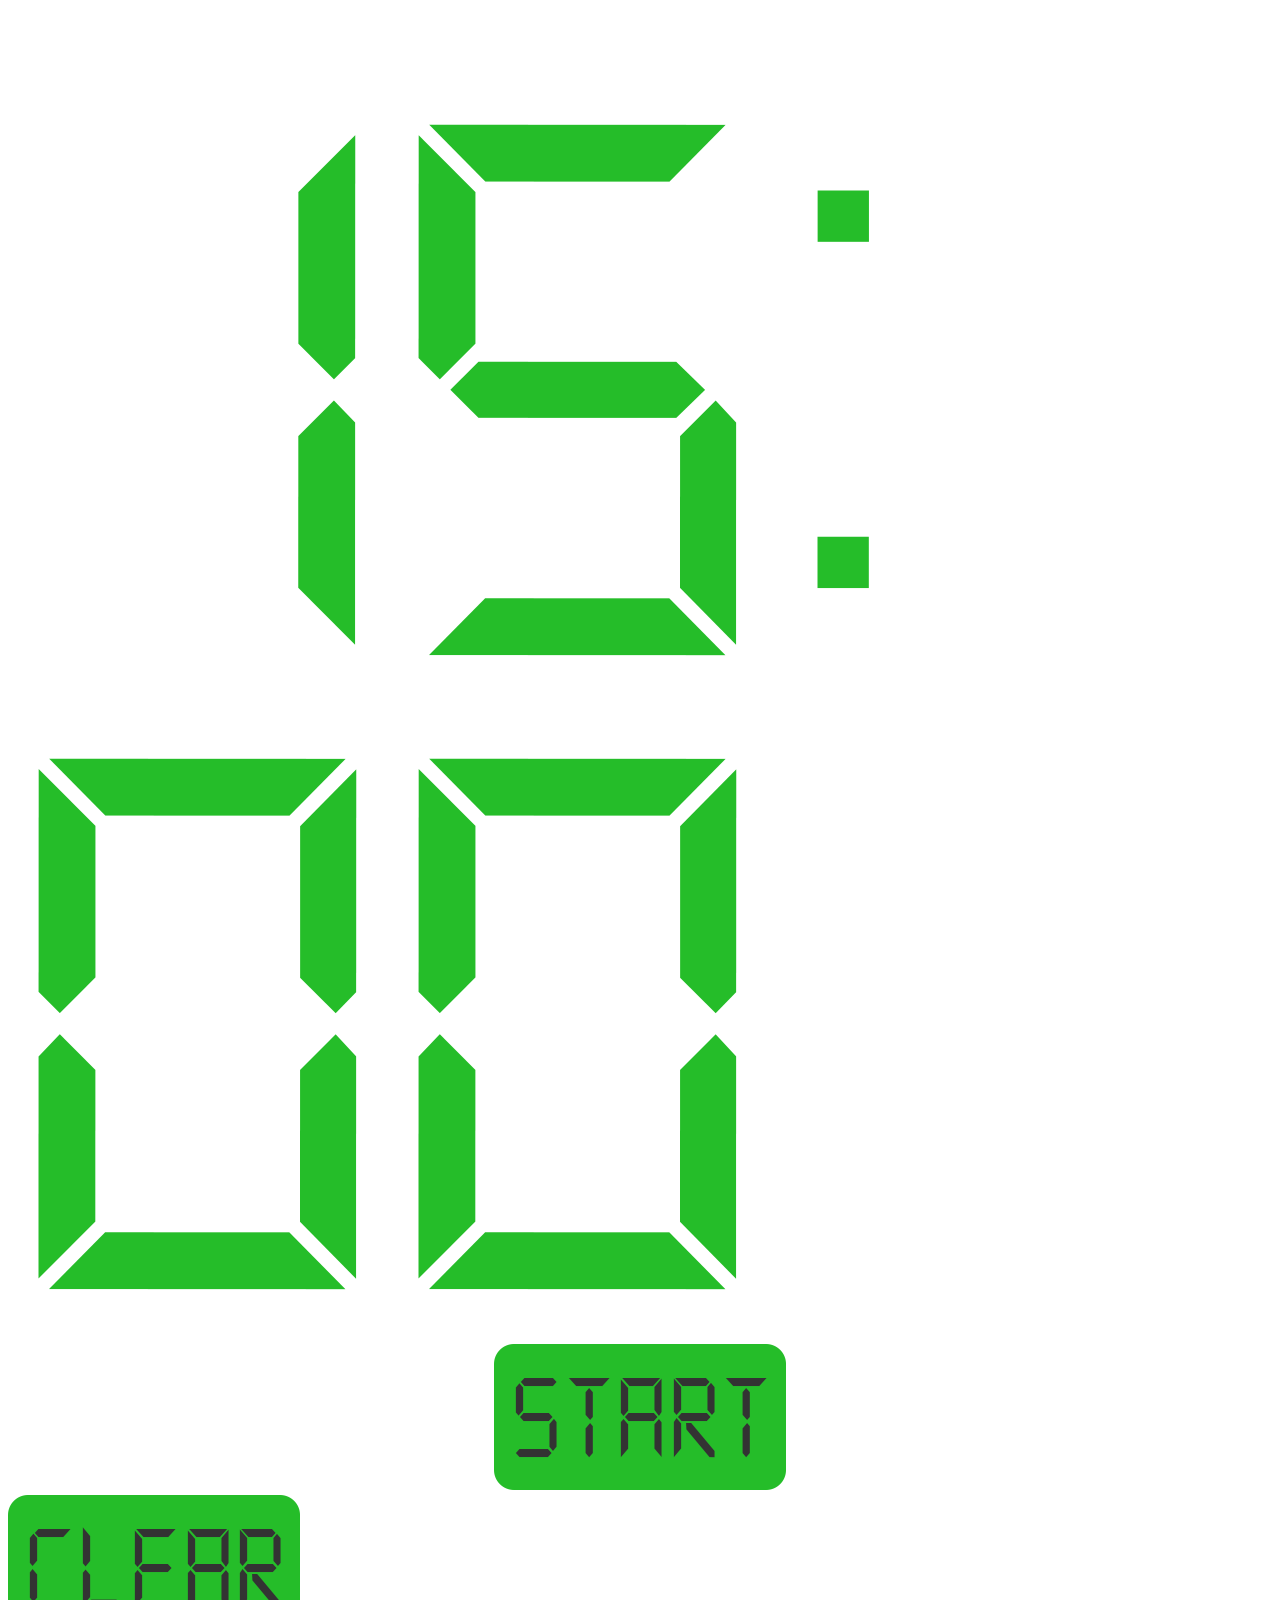
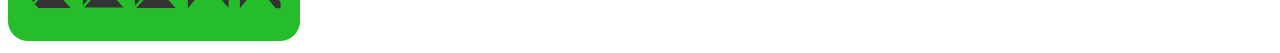
==== DLR/index.html @ 390d33a4 "Add files via upload" ====
<!DOCTYPE html>
<html lang="ja">

    <head>
        <meta charset="UTF-8">
        <meta name="viewport" content="width=device-width, initial-scale=1.0">
        <link rel="stylesheet" href="./css/style.css">
        <title>DLRタイマー</title>
    </head>

    <body>
        <div>
            <audio src="./audio/DLR_play_BGM.mp3" loop preload="metadata" id="music_play"></audio>
            <audio src="./audio/DLR_clear_BGM.mp3" preload="metadata" id="music_clear"></audio>
        </div>
        <div class="container">
            <div>
                <main>
                    <div id="timer">
                        <img src="./image/1.png">
                        <img src="./image/5.png">
                        <img src="./image/colon.png">
                        <img src="./image/0.png">
                        <img src="./image/0.png">
                    </div>
                    <div id="controls">
                        <div id="start">
                            <img class="button" src="./image/STARTボタン.png">
                        </div>
                        <div id="clear">
                            <img class="button" src="./image/CLEARボタン.png">
                        </div>
                    </div>

                    
                    <div hidden>
                        <img src="./image/0.png">
                        <img src="./image/1.png">
                        <img src="./image/2.png">
                        <img src="./image/3.png">
                        <img src="./image/4.png">
                        <img src="./image/5.png">
                        <img src="./image/6.png">
                        <img src="./image/7.png">
                        <img src="./image/8.png">
                        <img src="./image/9.png">
                        <img src="./image/colon.png">
                        <img src="./image/STARTボタン.png">
                        <img src="./image/STOPボタン.png">
                        <img src="./image/CLEARボタン.png">
                    </div>
                </main>
            </div>

        </div>

        <script src="./js/count.js"></script>
    </body>

</html>
---- DLR/css/style.css ----
body {
     background-color: "#333333";
}

div.container{
     display: flex;
     justify-content: center;
     margin: 75px 0px 0px 0px;
}

div#start{
   text-align:center;
}
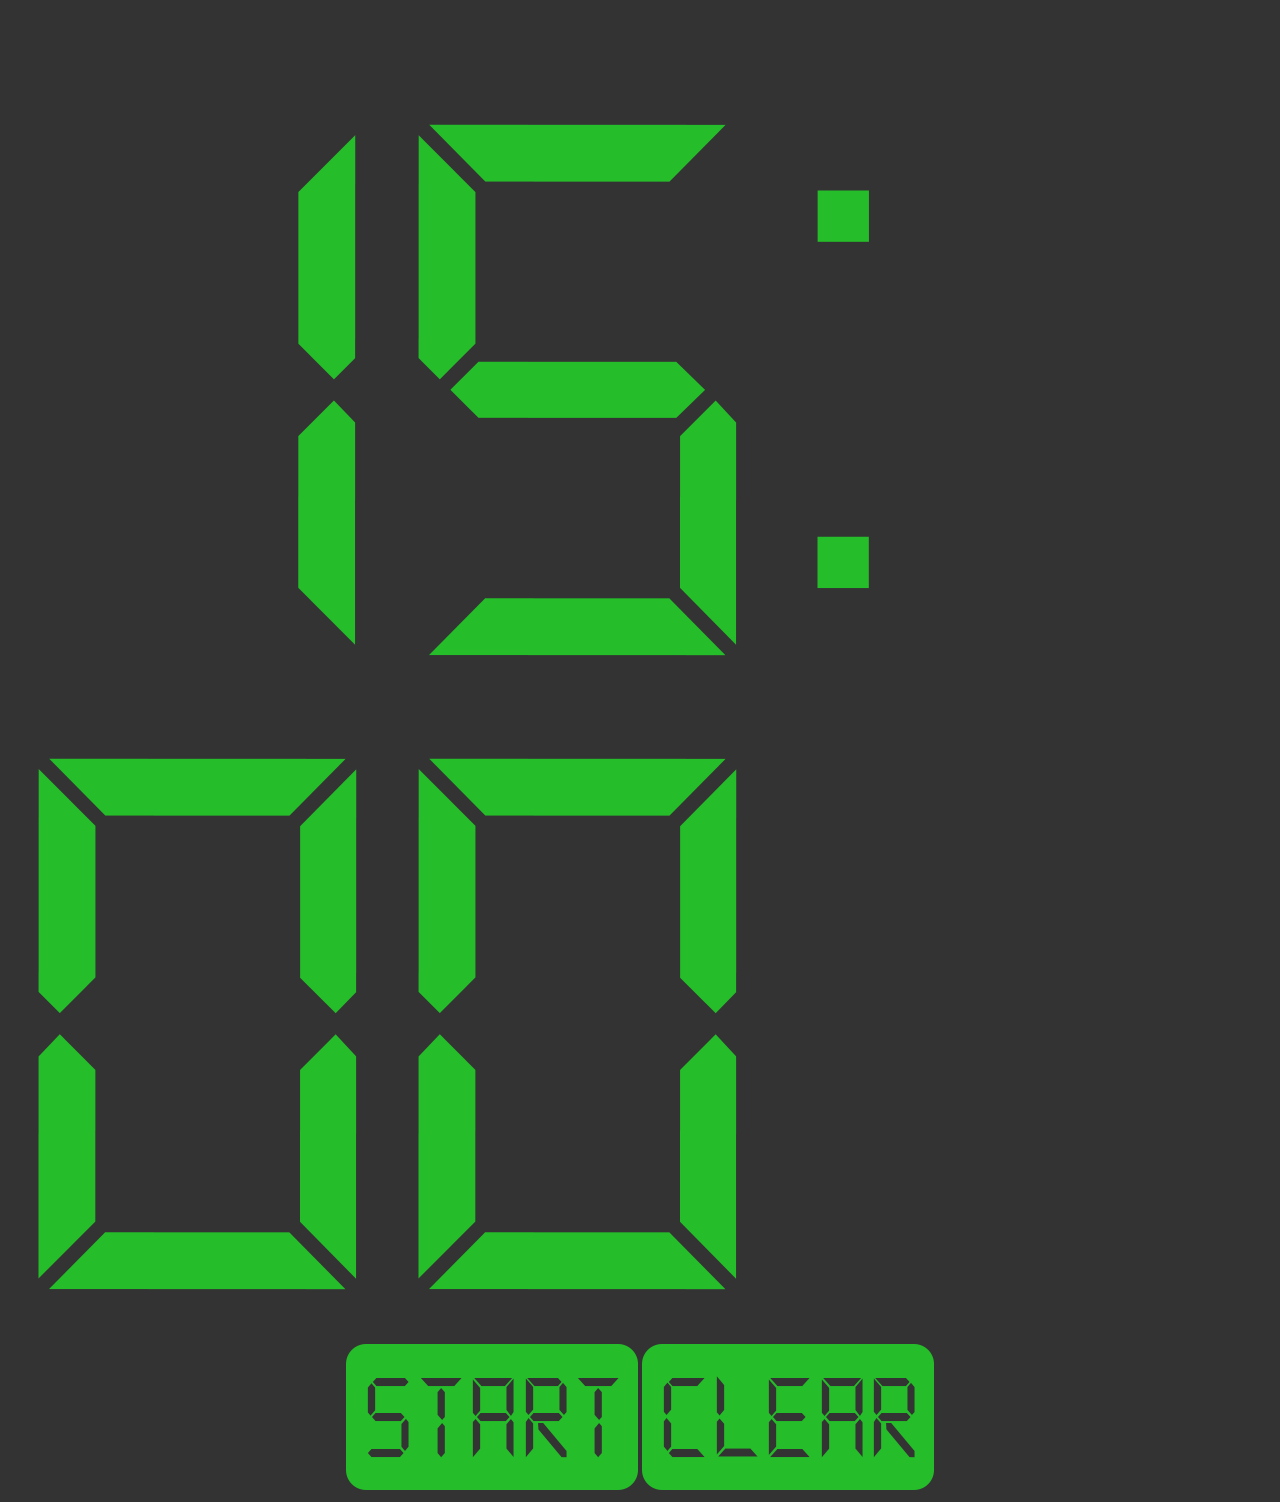
==== commit e7bc3f43: "Update index.html" ====
--- a/DLR/index.html
+++ b/DLR/index.html
@@ -24,12 +24,12 @@
                         <img src="./image/0.png">
                     </div>
                     <div id="controls">
-                        <div id="start">
+                        <span id="start">
                             <img class="button" src="./image/STARTボタン.png">
-                        </div>
-                        <div id="clear">
+                        </span>
+                        <span id="clear">
                             <img class="button" src="./image/CLEARボタン.png">
-                        </div>
+                        </span>
                     </div>
 
                     
--- a/DLR/css/style.css
+++ b/DLR/css/style.css
@@ -1,5 +1,5 @@
 body {
-     background-color: "#333333";
+     background-color: #333333;
 }
 
 div.container{
@@ -8,6 +8,6 @@
      margin: 75px 0px 0px 0px;
 }
 
-div#start{
+div#controls{
    text-align:center;
 }
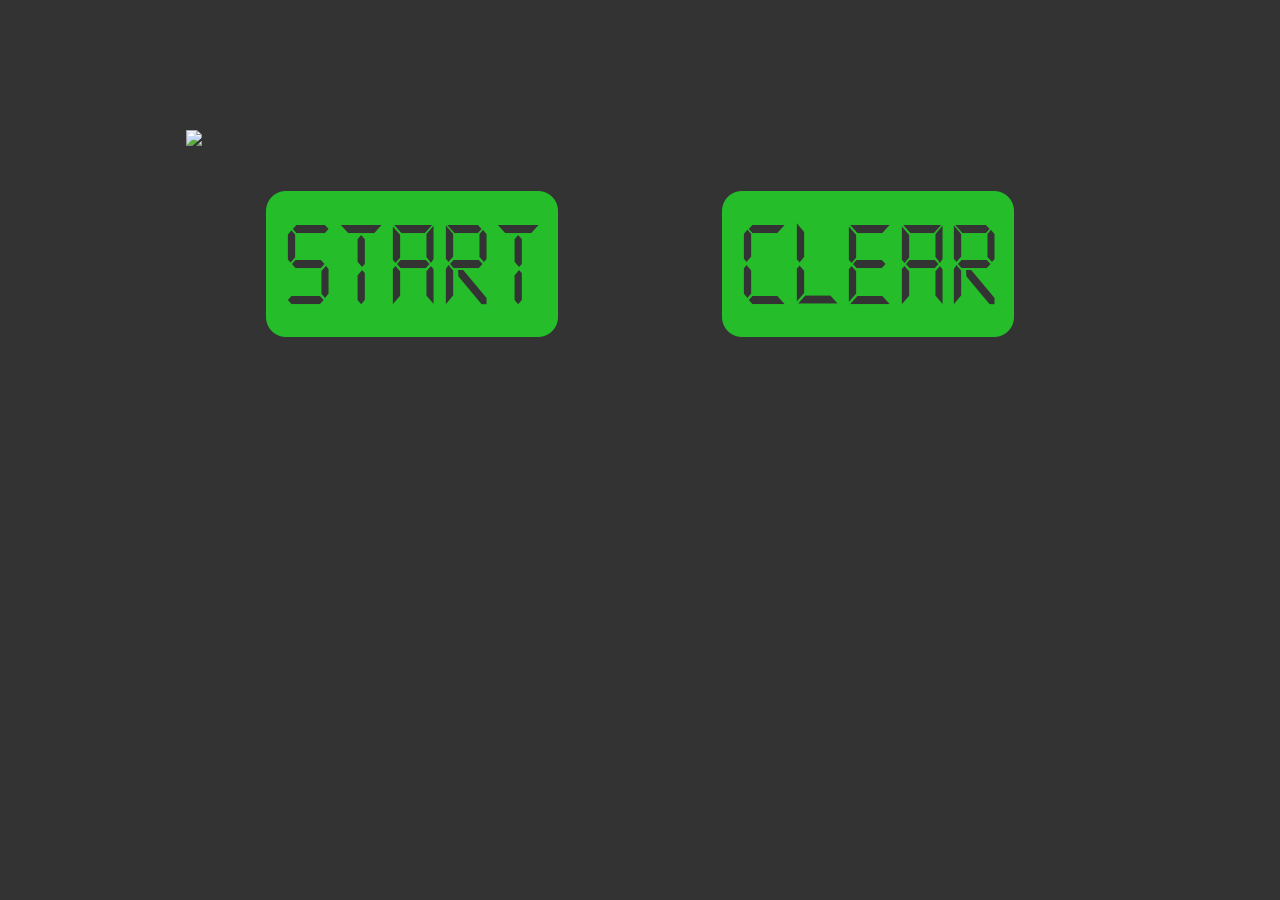
==== commit 73767a94: "Update index.html" ====
--- a/DLR/index.html
+++ b/DLR/index.html
@@ -17,11 +17,7 @@
             <div>
                 <main>
                     <div id="timer">
-                        <img src="./image/1.png">
-                        <img src="./image/5.png">
-                        <img src="./image/colon.png">
-                        <img src="./image/0.png">
-                        <img src="./image/0.png">
+                        <img src="./image/待機.png">
                     </div>
                     <div id="controls">
                         <span id="start">
--- a/DLR/css/style.css
+++ b/DLR/css/style.css
@@ -5,9 +5,14 @@
 div.container{
      display: flex;
      justify-content: center;
-     margin: 75px 0px 0px 0px;
+     margin: 130px 0px 0px 0px;
 }
 
 div#controls{
-   text-align:center;
+     text-align:center;
+     margin: 40px 0px 0px 0px;
 }
+
+span{
+    margin: 0px 80px 0px 80px;
+}
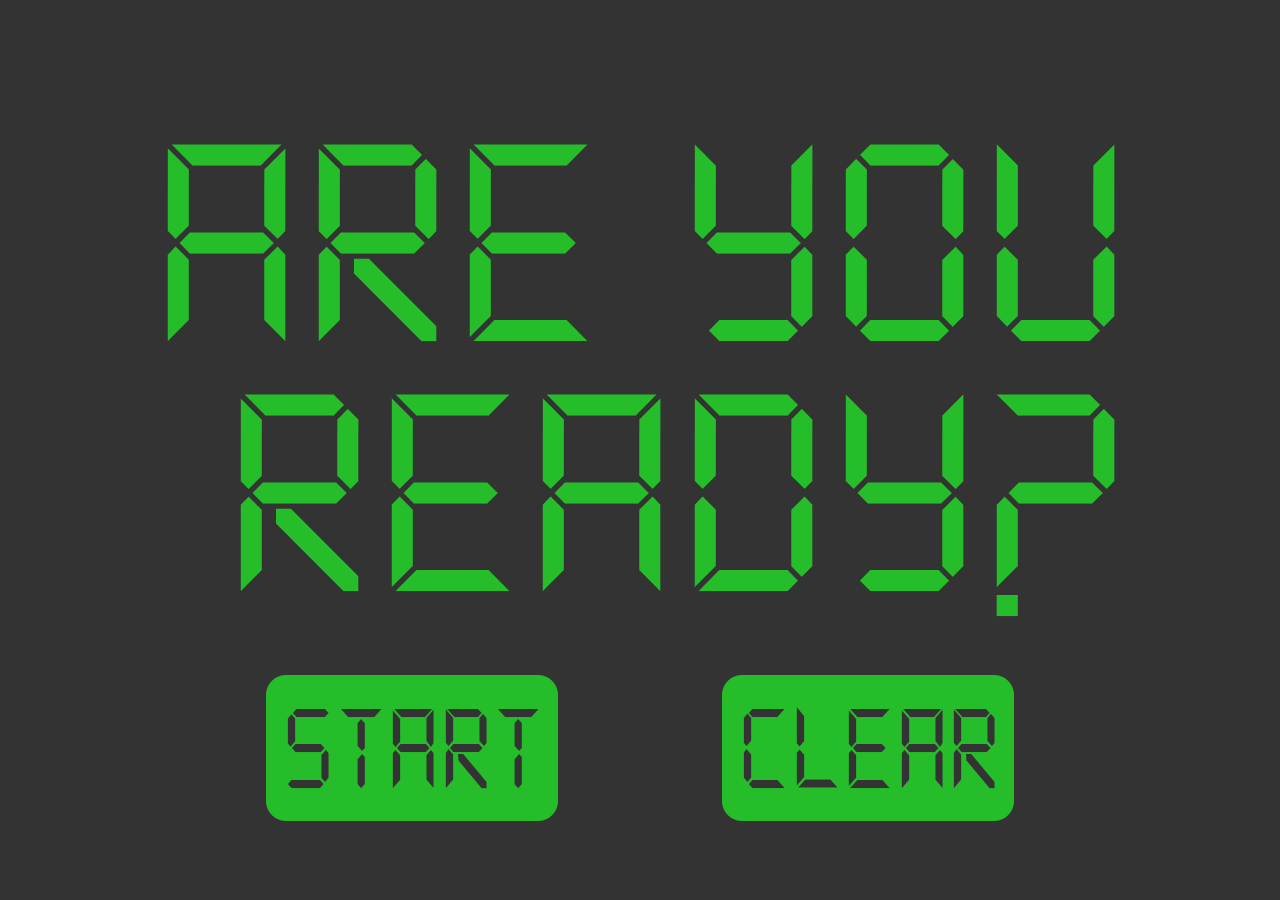
==== commit 50f6fe1e: "Update index.html" ====
--- a/DLR/index.html
+++ b/DLR/index.html
@@ -27,7 +27,6 @@
                             <img class="button" src="./image/CLEARボタン.png">
                         </span>
                     </div>
-
                     
                     <div hidden>
                         <img src="./image/0.png">
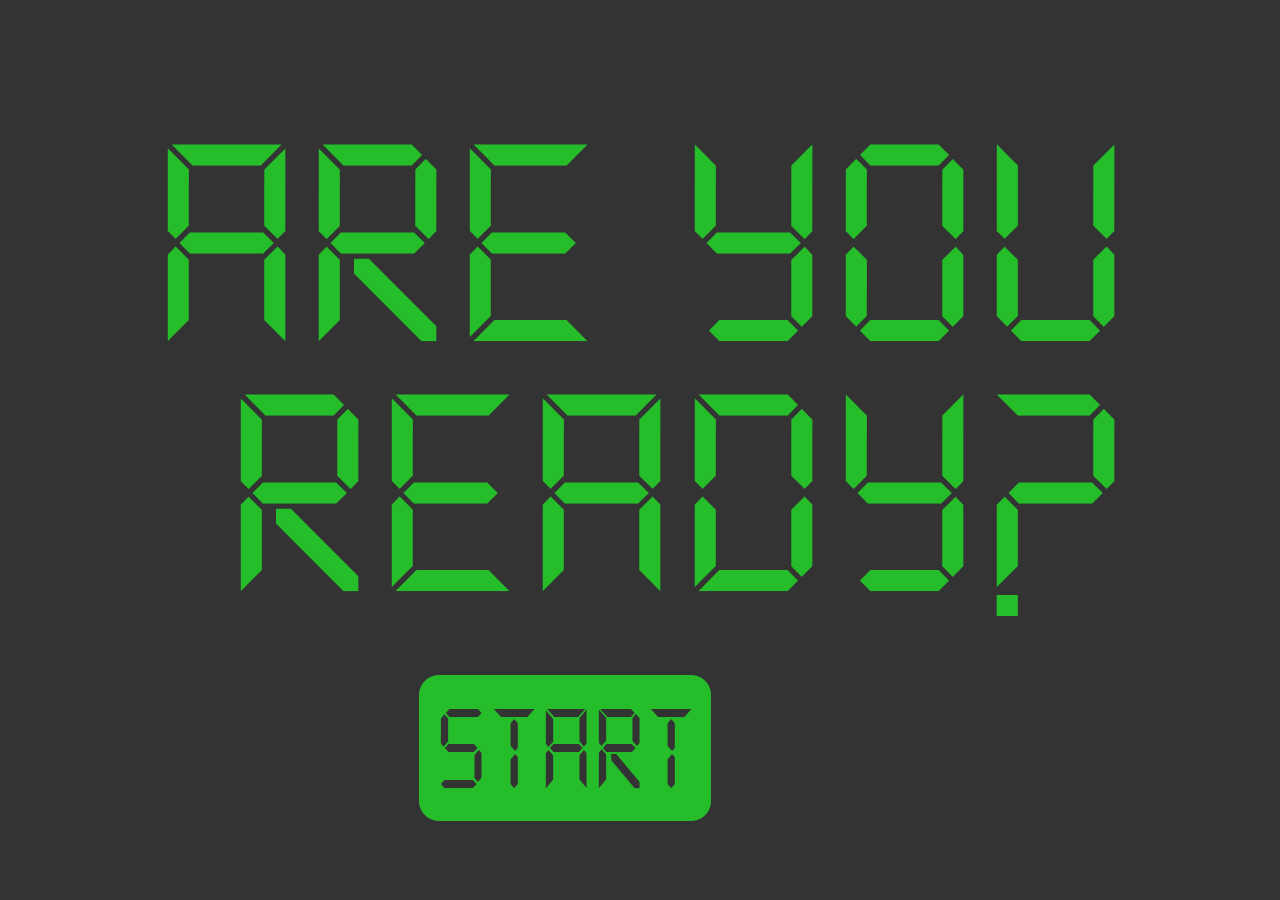
==== commit bfb3d372: "Update index.html" ====
--- a/DLR/index.html
+++ b/DLR/index.html
@@ -24,7 +24,6 @@
                             <img class="button" src="./image/STARTボタン.png">
                         </span>
                         <span id="clear">
-                            <img class="button" src="./image/CLEARボタン.png">
                         </span>
                     </div>
                     
--- a/DLR/css/style.css
+++ b/DLR/css/style.css
@@ -6,6 +6,7 @@
      display: flex;
      justify-content: center;
      margin: 130px 0px 0px 0px;
+     width: 100%;
 }
 
 div#controls{
@@ -14,5 +15,5 @@
 }
 
 span{
-    margin: 0px 80px 0px 80px;
+    margin: 0px 75px 0px 75px;
 }
